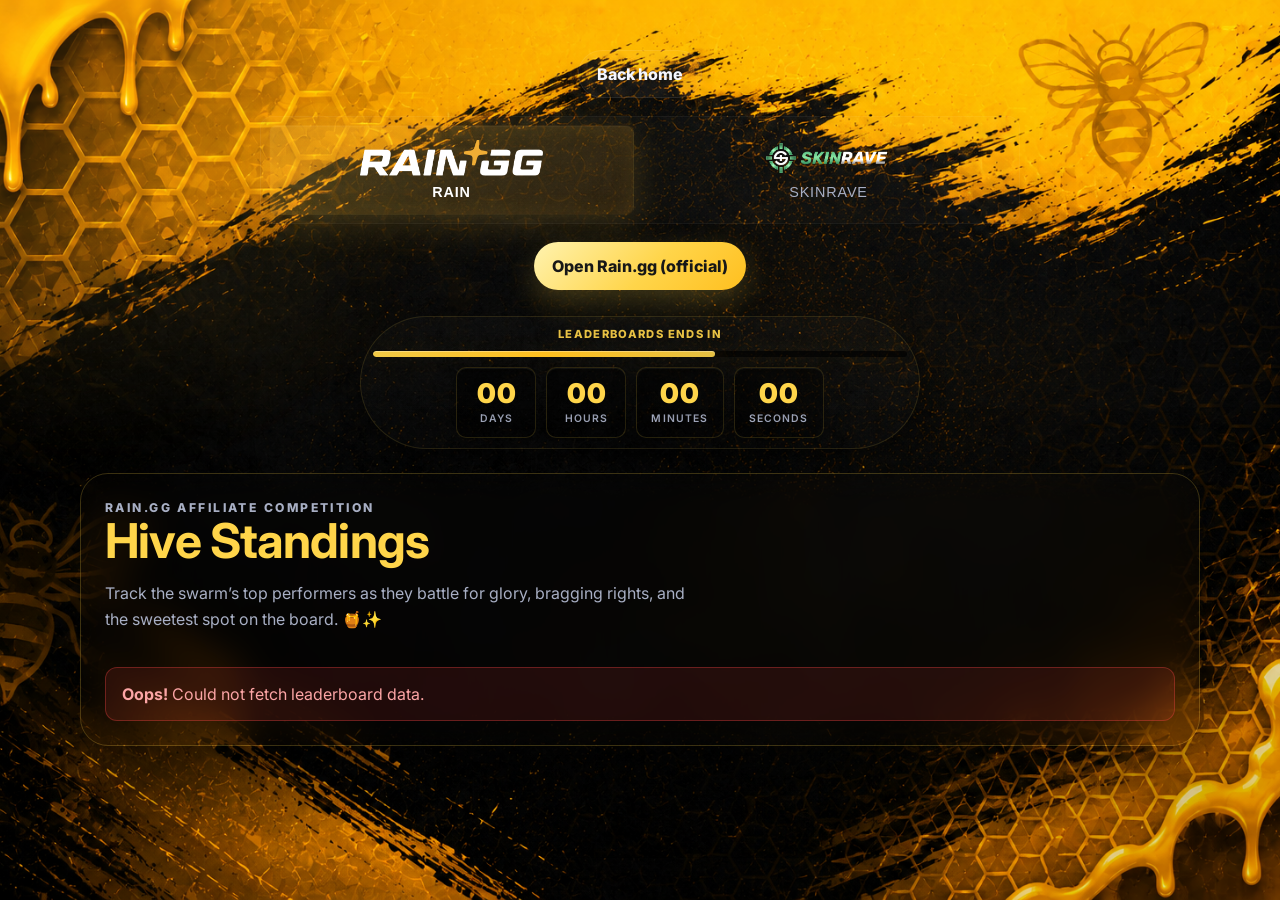
==== leaderboards.html @ dc88460a "Leaderboards in one page" ====
<!doctype html>
<html lang="en">
<head>
    <meta charset="utf-8" />
    <meta name="viewport" content="width=device-width, initial-scale=1" />
    <meta name="description" content="Teebee.gg combined leaderboards: Rain.gg and Skinrave." />
    <title>Teebee.gg | Leaderboards</title>
    <link rel="preconnect" href="https://fonts.googleapis.com" />
    <link rel="preconnect" href="https://fonts.gstatic.com" crossorigin />
    <link href="https://fonts.googleapis.com/css2?family=Inter:wght@400;500;600;700;800;900&display=swap" rel="stylesheet" />
    <link rel="icon" type="image/x-icon" href="img/teebeepfp.png" />
    <link rel="stylesheet" href="css/styles.css" />
</head>
<body>
<div class="ambient ambient-left" aria-hidden="true"></div>
<div class="ambient ambient-right" aria-hidden="true"></div>

<main class="page-shell">
    <div style="text-align:center;margin-top:18px;">
        <a class="button button-secondary" href="index.html">Back home</a>
    </div>

    <div class="logo-switch" role="tablist" aria-label="Leaderboards">
        <button id="tab-rain" class="logo-btn active" role="tab" aria-selected="true" aria-controls="section-rain">
            <img src="img/rain-gg-original.png" alt="Rain" />
            <span class="logo-label">RAIN</span>
        </button>
        <button id="tab-skinrave" class="logo-btn" role="tab" aria-selected="false" aria-controls="section-skinrave">
            <img src="img/skinrave.png" alt="Skinrave" />
            <span class="logo-label">SKINRAVE</span>
        </button>
    </div>

    <aside class="leaderboard-banner-wrap">

        <div class="leaderboard-actions" style="text-align:center;margin-top:8px;">
            <a id="link-external" class="button button-primary" href="https://rain.gg" target="_blank" rel="noreferrer">Open Rain.gg (official)</a>
        </div>
    </aside>

    <div style="display:flex;justify-content:center;margin:18px 0 0; max-width:560px; margin-left:auto; margin-right:auto;">
        <div id="leaderboard-countdown" class="leaderboard-countdown" aria-live="polite" aria-atomic="true">
            <span class="countdown-label">Leaderboards ends in</span>
            <div class="countdown-progress" role="progressbar" aria-valuemin="0" aria-valuemax="100" aria-valuenow="64">
                <div class="progress-bar" style="width:64%"></div>
            </div>
            <div class="countdown-segments" aria-hidden="false">
                <div class="countdown-segment" id="cd-days"><div class="value">00</div><div class="unit">Days</div></div>
                <div class="countdown-segment" id="cd-hours"><div class="value">00</div><div class="unit">Hours</div></div>
                <div class="countdown-segment" id="cd-minutes"><div class="value">00</div><div class="unit">Minutes</div></div>
                <div class="countdown-segment" id="cd-seconds"><div class="value">00</div><div class="unit">Seconds</div></div>
            </div>
        </div>
    </div>

    <!-- Rain section -->
    <section id="section-rain" class="card tabs-section leaderboard-section active" style="margin-top: 24px;">
        <div class="section-heading">
            <p class="eyebrow">Rain.gg Affiliate Competition</p>
            <h2 class="animate-title">Hive Standings</h2>
            <p>Track the swarm’s top performers as they battle for glory, bragging rights, and the sweetest spot on the board. 🍯✨</p>
        </div>

        <div id="rain-cards" class="leaderboard-cards-container">
            <div class="empty-box"><p>Loading leaderboard data...</p></div>
        </div>
    </section>

    <!-- Skinrave section -->
    <section id="section-skinrave" class="card tabs-section leaderboard-section" style="margin-top: 24px;">
        <div class="section-heading">
            <p class="eyebrow">Skinrave affiliate applicants</p>
            <h2 class="animate-title">Free Daily Rewards</h2>
            <p>Latest applicants pulled from the Skinrave public affiliates endpoint.</p>
            <p class="lead" style="margin-top: 14px;">Showing <span id="skinrave-filtered">0</span> of <span id="skinrave-total">0</span> applicants in the requested range.</p>
        </div>

        <div class="leaderboard-cards-container" id="skinrave-cards">
            <div class="empty-box"><p>Loading Skinrave applicants...</p></div>
        </div>
    </section>

</main>

<script>
(function () {
    var titleElements = document.querySelectorAll('.animate-title');
    titleElements.forEach(function (titleEl) {
        var text = titleEl.textContent;
        titleEl.textContent = '';
        text.split('').forEach(function (letter, index) {
            var span = document.createElement('span');
            span.textContent = letter === ' ' ? '\u00A0' : letter;
            titleEl.appendChild(span);
            requestAnimationFrame(function () {
                span.style.animation = 'letterFade 0.8s ease-in-out ' + (index * 0.08) + 's both';
            });
        });
    });
}());
</script>

<script>
// Tab switching logic
(function () {
    var tabRain = document.getElementById('tab-rain');
    var tabSkin = document.getElementById('tab-skinrave');
    var sectionRain = document.getElementById('section-rain');
    var sectionSkin = document.getElementById('section-skinrave');
    var bannerRain = document.getElementById('banner-rain');
    var bannerSkin = document.getElementById('banner-skinrave');
    var linkExternal = document.getElementById('link-external');
    function activateRain() {
        tabRain.classList.add('active'); tabRain.setAttribute('aria-selected','true');
        tabSkin.classList.remove('active'); tabSkin.setAttribute('aria-selected','false');
        sectionRain.classList.add('active'); sectionSkin.classList.remove('active');
        bannerRain.classList.remove('banner-hidden'); bannerSkin.classList.add('banner-hidden');
        linkExternal.href = 'https://rain.gg'; linkExternal.textContent = 'Open Rain.gg (official)';
        document.getElementById('leaderboard-countdown').style.display = '';
        countdownEl.querySelector('.countdown-label').textContent = 'LEADERBOARDS ENDS IN';
    }
    function activateSkin() {
        tabSkin.classList.add('active'); tabSkin.setAttribute('aria-selected','true');
        tabRain.classList.remove('active'); tabRain.setAttribute('aria-selected','false');
        sectionSkin.classList.add('active'); sectionRain.classList.remove('active');
        bannerSkin.classList.remove('banner-hidden'); bannerRain.classList.add('banner-hidden');
        linkExternal.href = 'https://skinrave.gg'; linkExternal.textContent = 'Open Skinrave';
        document.getElementById('leaderboard-countdown').style.display = '';
        countdownEl.querySelector('.countdown-label').textContent = 'SKINRAVE ENDS IN';
        refreshSkinraveCountdown();
    }
    tabRain.addEventListener('click', activateRain);
    tabSkin.addEventListener('click', activateSkin);

    // Make banner images act like the tab buttons so clicking logos switches sections
    if (bannerRain) {
        bannerRain.style.cursor = 'pointer';
        bannerRain.addEventListener('click', activateRain);
    }
    if (bannerSkin) {
        bannerSkin.style.cursor = 'pointer';
        bannerSkin.addEventListener('click', activateSkin);
    }
}());
</script>

<script>
// Rain leaderboard script (adjusted IDs)
(function () {
    var apiUrl = 'api/rain.php';
    var cardsEl = document.getElementById('rain-cards');
    var countdownEl = document.getElementById('leaderboard-countdown');
    var cdDaysEl = countdownEl ? document.getElementById('cd-days') : null;
    var cdHoursEl = countdownEl ? document.getElementById('cd-hours') : null;
    var cdMinutesEl = countdownEl ? document.getElementById('cd-minutes') : null;
    var cdSecondsEl = countdownEl ? document.getElementById('cd-seconds') : null;
    var countdownTimer = null;
    var progressBarEl = countdownEl ? countdownEl.querySelector('.progress-bar') : null;
    var numberFormat = new Intl.NumberFormat('en-US', { minimumFractionDigits: 2, maximumFractionDigits: 2 });

    function escapeHtml(value) {
        return String(value)
            .replace(/&/g, '&amp;')
            .replace(/</g, '&lt;')
            .replace(/>/g, '&gt;')
            .replace(/"/g, '&quot;')
            .replace(/'/g, '&#039;');
    }

    function renderCards(entries) {
        if (!cardsEl) return;
        if (!entries.length) {
            cardsEl.innerHTML = '<div class="empty-box"><p>No affiliate data available yet. Check back soon!</p></div>';
            return;
        }
        cardsEl.innerHTML = entries.map(function (entry, index) {
            var rank = index + 1;
            var prize = Number(entry.prize || 0) / 100;
            var avatar = (entry.avatar && entry.avatar.small) ? entry.avatar.small : 'https://cdn.rain.gg/images/avatar/unknown_small.png';
            var username = entry.username || 'N/A';
            var wagered = Number(entry.wagered || 0);
            return '' +
                '<div class="leaderboard-card">' +
                    '<div class="leaderboard-card-left">' +
                        '<span class="rank-badge rank-' + rank + ' leaderboard-card-rank">' + rank + '</span>' +
                        '<div class="leaderboard-card-player">' +
                            '<div class="player-avatar leaderboard-card-avatar">' +
                                '<img src="' + escapeHtml(avatar) + '" alt="' + escapeHtml(username) + '" />' +
                            '</div>' +
                            '<strong>' + escapeHtml(username) + '</strong>' +
                        '</div>' +
                    '</div>' +
                    '<div class="leaderboard-card-right">' +
                        '<div class="leaderboard-stat-block">' +
                            '<p class="leaderboard-stat-label">Total Wagered</p>' +
                            '<span class="stat-value"><img class="currency-icon" src="img/rain-coin.svg" alt="Rain Coin" loading="lazy" width="18" height="18" decoding="async" />' +
                                numberFormat.format(wagered) +
                            '</span>' +
                        '</div>' +
                        '<div class="leaderboard-stat-block">' +
                            '<p class="leaderboard-stat-label">Reward</p>' +
                            (prize > 0 ? '<div class="leaderboard-reward-badge"><img src="img/rain-coin.svg" alt="Coins" width="16" height="16" loading="lazy" decoding="async" /><span>' + prize.toLocaleString('en-US') + '</span></div>' : '<span class="muted">—</span>') +
                        '</div>' +
                    '</div>' +
                '</div>';
        }).join('');
    }

    function stopCountdown() {
        if (countdownTimer) { clearInterval(countdownTimer); countdownTimer = null; }
    }
    function pad(v){ return String(v).padStart(2,'0'); }
    function updateSegment(el, value) {
        if (!el) return;
        var valEl = el.querySelector('.value');
        if (!valEl) return;
        if (valEl.textContent !== value) {
            valEl.classList.remove('tick');
            void valEl.offsetWidth;
            valEl.textContent = value;
            valEl.classList.add('tick');
        }
    }
    function startCountdown(endsAt) {
        if (!countdownEl) return;
        var endDate = new Date(endsAt);
        if (isNaN(endDate.getTime())) {
            // show countdown container with unknown/empty values
            countdownEl.style.display = '';
            countdownEl.querySelector('.countdown-label').textContent = 'Ends unknown';
            updateSegment(cdDaysEl, '00'); updateSegment(cdHoursEl, '00'); updateSegment(cdMinutesEl, '00'); updateSegment(cdSecondsEl, '00');
            stopCountdown();
            return;
        }
        var totalMs = Math.max(1, endDate - new Date());
        countdownEl.style.display = '';
        function update() {
            var now = new Date();
            var diff = Math.max(0, endDate - now);
            if (diff <= 0) {
                countdownEl.querySelector('.countdown-label').textContent = 'Ended';
                updateSegment(cdDaysEl, '00'); updateSegment(cdHoursEl, '00'); updateSegment(cdMinutesEl, '00'); updateSegment(cdSecondsEl, '00');
                if (progressBarEl) progressBarEl.style.width = '0%';
                stopCountdown();
                return;
            }
            var days = Math.floor(diff / 86400000); diff %= 86400000;
            var hours = Math.floor(diff / 3600000); diff %= 3600000;
            var minutes = Math.floor(diff / 60000);
            var seconds = Math.floor((diff % 60000) / 1000);
            updateSegment(cdDaysEl, pad(days)); updateSegment(cdHoursEl, pad(hours)); updateSegment(cdMinutesEl, pad(minutes)); updateSegment(cdSecondsEl, pad(seconds));
            if (progressBarEl) {
                var percent = Math.max(0, Math.min(100, Math.round((1 - (diff / totalMs)) * 100)));
                progressBarEl.style.width = percent + '%';
            }
        }
        update(); stopCountdown(); countdownTimer = setInterval(update, 1000);
    }

    async function refreshLeaderboard() {
        try {
            var response = await fetch(apiUrl + '?ts=' + Date.now(), { cache: 'no-store' });
            var data = await response.json();
            if (data.error) { cardsEl.innerHTML = '<div class="error-box"><strong>Oops!</strong> Could not fetch leaderboard data. ' + escapeHtml(data.error) + '</div>'; return; }
            renderCards(Array.isArray(data.entries) ? data.entries : []);
            if (data.endsAt) startCountdown(data.endsAt); else { if (countdownEl) { countdownEl.style.display = ''; countdownEl.querySelector('.countdown-label').textContent = 'Ends unknown'; if (typeof updateSegment === 'function') { updateSegment(cdDaysEl,'00'); updateSegment(cdHoursEl,'00'); updateSegment(cdMinutesEl,'00'); updateSegment(cdSecondsEl,'00'); } } stopCountdown(); }
        } catch (error) {
            cardsEl.innerHTML = '<div class="error-box"><strong>Oops!</strong> Could not fetch leaderboard data.</div>';
        }
    }

    refreshLeaderboard();
    setInterval(refreshLeaderboard, 10000);
}());
</script>

<script>
// Skinrave script (adjusted to coexist)
(function () {
    var apiUrl = 'api/skinrave.php';
    var payouts = {1:100,2:65,3:50,4:35,5:25,6:15,7:10};
    var cardsEl = document.getElementById('skinrave-cards');
    var filteredEl = document.getElementById('skinrave-filtered');
    var totalEl = document.getElementById('skinrave-total');
    var numberFormat = new Intl.NumberFormat('en-US', { minimumFractionDigits: 2, maximumFractionDigits: 2 });

    function escapeHtml(value) {
        return String(value)
            .replace(/&/g, '&amp;')
            .replace(/</g, '&lt;')
            .replace(/>/g, '&gt;')
            .replace(/"/g, '&quot;')
            .replace(/'/g, '&#039;');
    }

    function renderCards(entries) {
        if (!cardsEl) return;
        if (!entries.length) { cardsEl.innerHTML = '<div class="empty-box"><p>No Skinrave applicants were returned for this time window.</p></div>'; return; }
        cardsEl.innerHTML = entries.map(function (entry, index) {
            var user = entry.user || {};
            var username = user.username || 'Unknown';
            var avatar = user.avatarUrl || 'https://avatars.steamstatic.com/ee6f3e2b5cc32b7c5f8f3cb9a0f0f1f2e8f3f5a0_full.jpg';
            var level = user.level || 0;
            var tier = user.levelTier || 'UNKNOWN';
            var wagered = Number(entry.wagered || 0);
            var rank = index + 1;
            var prize = Object.prototype.hasOwnProperty.call(payouts, rank) ? payouts[rank] : null;
            return '' +
                '<article class="leaderboard-card">' +
                    '<div class="leaderboard-card-left">' +
                        '<span class="rank-badge ' + (rank <= 3 ? 'rank-' + rank : '') + ' leaderboard-card-rank">' + rank + '</span>' +
                        '<div class="leaderboard-card-player">' +
                            '<div class="player-avatar leaderboard-card-avatar">' +
                                '<img src="' + escapeHtml(avatar) + '" alt="' + escapeHtml(username) + '" loading="lazy" />' +
                            '</div>' +
                            '<div>' +
                                '<strong>' + escapeHtml(username) + '</strong>' +
                                '<div style="margin-top: 4px; color: var(--muted); font-size: 0.92rem;">Level ' + escapeHtml(level) + ' &middot; ' + escapeHtml(tier) + '</div>' +
                            '</div>' +
                        '</div>' +
                    '</div>' +
                    '<div class="leaderboard-card-right">' +
                        '<div class="leaderboard-stat-block">' +
                            '<p class="leaderboard-stat-label">Wagered</p>' +
                            '<span class="stat-value">' + numberFormat.format(wagered) + '</span>' +
                        '</div>' +
                        (prize !== null ? (
                            '<div class="leaderboard-stat-block">' +
                                '<p class="leaderboard-stat-label">Prize</p>' +
                                '<span class="stat-value">' + prize + '</span>' +
                            '</div>'
                        ) : '') +
                    '</div>' +
                '</article>';
        }).join('');
    }

    function refreshSkinrave() {
        fetch('api/skinrave.php', { cache: 'no-store' })
            .then(function (response) {
                return response.text();
            })
            .then(function (text) {
                var data = JSON.parse(text);
                if (filteredEl) filteredEl.textContent = data.filteredCount || 0;
                if (totalEl) totalEl.textContent = data.totalCount || 0;
                if (data.endsAt) {
                    window.skinraveEndsAt = data.endsAt;
                }
                renderCards(Array.isArray(data.list) ? data.list : []);
            })
            .catch(function (e) {
                cardsEl.innerHTML = '<div class="error-box" style="margin-top: 18px;"><strong>Oops!</strong> Could not fetch Skinrave data.</div>';
            });
    }

    window.refreshSkinraveCountdown = function() {
        if (!window.skinraveEndsAt || !window.startCountdown) return;
        window.startCountdown(window.skinraveEndsAt);
    };

    refreshSkinrave();
    setInterval(refreshSkinrave, 10000);
}());
</script>

</body>
</html>
---- css/styles.css ----
* {
  box-sizing: border-box;
}

:root {
  --bg: #07070a;
  --bg-soft: #101117;
  --card: rgba(14, 15, 21, 0.9);
  --card-border: rgba(255, 213, 74, 0.22);
  --text: #f5f7ff;
  --muted: #a8afc4;
  --gold: #ffd54a;
  --gold-strong: #ffbf1f;
  --green: #6dff8d;
  --honey: #ffe08a;
  --shadow: 0 24px 80px rgba(0, 0, 0, 0.45);
  --radius: 28px;
}

html {
  scroll-behavior: smooth;
}

body {
  margin: 0;
  min-height: 100vh;
  font-family: "Inter", system-ui, sans-serif;
  background-color: #07070a;

  /* Use the exact relative path out of the css folder into the img folder */
  background-image: url("../img/background-site.png");
  background-attachment: fixed;
  background-size: cover;
  background-position: center center;
  background-repeat: no-repeat;

  color: var(--text);
}

/* REMOVE OR EMPTY THE PSEUDO-ELEMENT GRID OVERLAY */
body::before {
  display: none;
}

.ambient {
  position: fixed;
  width: 34rem;
  height: 34rem;
  border-radius: 50%;
  filter: blur(70px);
  opacity: 0.24;
  pointer-events: none;
}

.ambient-left {
  top: -10rem;
  left: -12rem;
  background: rgba(255, 213, 74, 0.28);
}

.ambient-right {
  bottom: -10rem;
  right: -12rem;
  background: rgba(0, 0, 0, 0.45);
}

.page-shell {
  width: min(1120px, calc(100% - 32px));
  margin: 0 auto;
  padding: 32px 0 48px;
  position: relative;
  z-index: 1;
}

.card {

  border: 1px solid var(--card-border);
  box-shadow: var(--shadow);
  backdrop-filter: blur(18px);
}

.hero {
  display: grid;
  grid-template-columns: 1.15fr 0.85fr;
  gap: 24px;
  padding: 28px;
  border-radius: calc(var(--radius) + 6px);
  position: relative;
  z-index: 100;
}

.eyebrow {
  margin: 0 0 10px;
  color: var(--gold);
  text-transform: uppercase;
  letter-spacing: 0.2em;
  font-size: 0.76rem;
  font-weight: 800;
}

.hero h1,
.section-heading h2,
.about-section h2 {
  margin: 0;
  line-height: 0.95;
  letter-spacing: -0.05em;
  color: #ffd54a;;
}

.hero h1 {
  font-size: clamp(3.6rem, 11vw, 7rem);
}

.lead,
.section-heading p,
.about-section p {
  color: var(--muted);
  line-height: 1.65;
}

.lead {
  max-width: 58ch;
  font-size: 1.04rem;
  margin: 18px 0 0;
}

.cta-row {
  display: flex;
  flex-wrap: wrap;
  gap: 14px;
  margin-top: 28px;
}

.button {
  display: inline-flex;
  align-items: center;
  justify-content: center;
  min-height: 48px;
  padding: 0 18px;
  border-radius: 999px;
  text-decoration: none;
  font-weight: 800;
  transition: transform 180ms ease, box-shadow 180ms ease, background 180ms ease;
}

.button:hover,
.button:focus-visible {
  transform: translateY(-2px);
}

.button-primary {
  color: #171717;
  background: linear-gradient(135deg, #fff3b0 0%, #ffd54a 55%, #ffbf1f 100%);
  box-shadow: 0 12px 30px rgba(255, 213, 74, 0.22);
}

.button-secondary {
  color: var(--text);
  background: rgba(255, 255, 255, 0.04);
  border: 1px solid rgba(255, 255, 255, 0.08);
}

.stats {
  display: grid;
  grid-template-columns: repeat(3, minmax(0, 1fr));
  gap: 12px;
  margin-top: 28px;
}

.stats > div,
.hive-card,
.tab-panel {
  border-radius: 22px;
  background: rgba(255, 255, 255, 0.04);
  border: 1px solid rgba(255, 255, 255, 0.08);
}

.stats > div {
  padding: 16px;
}

.stats strong {
  display: block;
  font-size: 1.45rem;
  margin-bottom: 6px;
}

.stats span {
  color: var(--muted);
  font-size: 0.95rem;
}

.hero-art {
  position: relative;
  min-height: 420px;
  border-radius: 26px;
  overflow: hidden;
  background:
    radial-gradient(circle at top, rgba(255, 213, 74, 0.16), transparent 36%),
    radial-gradient(circle at 78% 20%, rgba(255, 213, 74, 0.08), transparent 22%),
    linear-gradient(180deg, rgba(0, 0, 0, 0.32), rgba(255, 255, 255, 0.02));
  border: 1px solid rgba(255, 213, 74, 0.16);
}

.hero-art::before,
.hero-art::after {
  content: "";
  position: absolute;
  inset: 0;
  background-image: linear-gradient(120deg, transparent 0 34%, rgba(255, 255, 255, 0.05) 34% 37%, transparent 37% 100%);
  opacity: 0.2;
  transform: skewY(-14deg) scale(1.35);
}

.profile-wrap {
  position: absolute;
  top: 28px;
  left: 28px;
  width: 220px;
  height: 220px;
  z-index: 2;
}

.profile-photo {
  width: 100%;
  height: 100%;
  border-radius: 28px;
  object-fit: cover;
  border: 1px solid rgba(196, 181, 253, 0.28);
  box-shadow: 0 22px 50px rgba(0, 0, 0, 0.38);
}

.profile-glow {
  position: absolute;
  inset: -14px;
  border-radius: 34px;
  background: radial-gradient(circle, rgba(255, 213, 74, 0.16), transparent 68%);
  filter: blur(8px);
  z-index: -1;
}

.bee-fly {
  position: absolute;
  top: 20px;
  right: 24px;
  font-size: 2rem;
  filter: drop-shadow(0 10px 18px rgba(0, 0, 0, 0.35));
  animation: bee-float 3.2s ease-in-out infinite;
  z-index: 3;
}

.hive-ring {
  position: absolute;
  border-radius: 50%;
  border: 1px solid rgba(255, 213, 74, 0.16);
}

.hive-ring-one {
  inset: 82px 22px 62px 110px;
}

.hive-ring-two {
  inset: 126px 68px 32px 156px;
}

.hive-card {
  position: absolute;
  left: 22px;
  right: 22px;
  bottom: 22px;
  padding: 22px;
}

.hive-card p,
.panel-label {
  margin: 0 0 10px;
  text-transform: uppercase;
  letter-spacing: 0.16em;
  color: var(--gold);
  font-size: 0.72rem;
  font-weight: 800;
}

.hive-card h2,
.tab-panel h3 {
  margin: 0;
  font-size: 1.8rem;
  color: var(--honey);
}

.tabs-section,
.about-section {
  margin-top: 24px;
  border-radius: var(--radius);
  padding: 24px;
  position: relative;
  z-index: 100;
}

.section-heading {
  max-width: 60ch;
}

.section-heading h2,
.about-section h2 {
  font-size: clamp(2rem, 4vw, 3rem);
}

.section-heading p {
  margin-bottom: 0;
}

.tab-bar {
  display: flex;
  gap: 12px;
  flex-wrap: wrap;
  margin-top: 22px;
}

.tab-button {
  appearance: none;
  border: 1px solid rgba(255, 255, 255, 0.08);
  background: rgba(255, 255, 255, 0.04);
  color: var(--text);
  border-radius: 999px;
  min-height: 48px;
  padding: 0 18px;
  font: inherit;
  font-weight: 800;
  cursor: pointer;
  transition: transform 180ms ease, background 180ms ease, color 180ms ease, border-color 180ms ease;
}

.tab-button:hover,
.tab-button:focus-visible {
  transform: translateY(-2px);
  border-color: rgba(255, 213, 74, 0.55);
}

.tab-button.is-active {
  color: #161616;
  background: linear-gradient(135deg, #fff3b0 0%, #ffd54a 55%, #ffbf1f 100%);
  border-color: transparent;
}

.tab-panels {
  margin-top: 18px;
}

.tab-panel {
  display: flex;
  align-items: center;
  justify-content: space-between;
  gap: 18px;
  padding: 22px;
  border-left: 3px solid rgba(255, 213, 74, 0.5);
}

.tab-panel[hidden] {
  display: none;
}

.tab-panel p:last-child {
  margin-bottom: 0;
}

.disclaimer {
  margin-top: 10px;
  padding-top: 16px;
  border-top: 1px solid rgba(255, 255, 255, 0.08);
  font-size: 0.95rem;
}

@keyframes bee-float {
  0%,
  100% {
    transform: translate(0, 0) rotate(-6deg);
  }
  50% {
    transform: translate(-10px, 10px) rotate(8deg);
  }
}

@media (max-width: 860px) {
  .hero {
    grid-template-columns: 1fr;
  }

  .hero-art {
    min-height: 340px;
  }

  .profile-wrap {
    top: 18px;
    left: 18px;
    width: 176px;
    height: 176px;
  }

  .tab-panel {
    flex-direction: column;
    align-items: flex-start;
  }
}

@media (max-width: 640px) {
  .page-shell {
    width: min(100% - 20px, 1120px);
    padding-top: 20px;
  }

  .hero,
  .tabs-section,
  .about-section {
    padding: 18px;
    border-radius: 22px;
  }

  .stats {
    grid-template-columns: 1fr;
  }

  .tab-bar {
    gap: 10px;
  }

  .tab-button {
    flex: 1 1 calc(50% - 10px);
  }

  .hive-card {
    left: 16px;
    right: 16px;
    bottom: 16px;
  }

  .bee-fly {
    top: 10px;
    right: 16px;
  }
}

.leaderboard-table {
  width: 100%;
  border-collapse: collapse;
  margin-top: 18px;
}

.leaderboard-table thead th {
  background: rgba(184, 148, 246, 0.12);
  border: 1px solid rgba(184, 148, 246, 0.25);
  padding: 14px 16px;
  text-align: left;
  font-weight: 700;
  color: #d8b4fe;
  text-transform: uppercase;
  letter-spacing: 0.1em;
  font-size: 0.8rem;
}

.leaderboard-table tbody tr {
  border-bottom: 1px solid rgba(255, 255, 255, 0.08);
  transition: background 180ms ease;
}

.leaderboard-table tbody tr:hover {
  background: rgba(184, 148, 246, 0.08);
}

.leaderboard-table tbody td {
  padding: 16px;
  color: var(--text);
}

.rank-badge {
  display: inline-flex;
  align-items: center;
  justify-content: center;
  width: 36px;
  height: 36px;
  border-radius: 50%;
  background: linear-gradient(135deg, #d8b4fe 0%, #c4b5fd 100%);
  color: #171717;
  font-weight: 800;
  font-size: 1rem;
}

.rank-1 {
  background: linear-gradient(135deg, #ffd700 0%, #ffed4e 100%);
}

.rank-2 {
  background: linear-gradient(135deg, #c0c0c0 0%, #e8e8e8 100%);
}

.rank-3 {
  background: linear-gradient(135deg, #cd7f32 0%, #e6a45a 100%);
}

.stat-value {
  font-weight: 700;
  color: #d8b4fe;
  font-size: 1.05rem;
}

.currency-icon {
  width: 22px;
  height: 22px;
  vertical-align: -5px;
  margin-right: 8px;
}


.player-avatar {
  display: inline-flex;
  align-items: center;
  justify-content: center;
  width: 38px;
  height: 38px;
  border-radius: 50%;
  overflow: hidden;
  border: 1px solid rgba(184, 148, 246, 0.25);
  margin-right: 8px;
}

.player-avatar img {
  width: 100%;
  height: 100%;
  object-fit: cover;
}

.player-info {
  display: flex;
  align-items: center;
}

.error-box {
  background: rgba(239, 68, 68, 0.12);
  border: 1px solid rgba(239, 68, 68, 0.35);
  color: #fca5a5;
  padding: 16px;
  border-radius: 12px;
  margin-top: 18px;
}

.empty-box {
  background: rgba(184, 148, 246, 0.08);
  border: 1px solid rgba(184, 148, 246, 0.2);
  color: var(--muted);
  padding: 24px;
  border-radius: 12px;
  text-align: center;
  margin-top: 18px;
}

.skin-gallery {
  position: fixed;
  pointer-events: none;
  inset: 0;
  z-index: 0;
}

.skin-item {
  width: 120px;
  height: 120px;
  display: flex;
  align-items: center;
  justify-content: center;
  cursor: pointer;
  pointer-events: all;
}

.skin-item:hover {
  /* No hover effects on container */
}

.skin-item img {
  width: 100%;
  height: 100%;
  object-fit: contain;
  filter: drop-shadow(0 4px 8px rgba(0, 0, 0, 0.5));
  transition: transform 300ms ease, filter 300ms ease;
}

.skin-item:hover img {
  transform: scale(1.1);
  filter: drop-shadow(0 0 20px rgba(255, 213, 74, 0.75));
}

@media (max-width: 1200px) {
  .skin-item {
    width: 100px;
    height: 100px;
  }
}



@media (max-width: 640px) {

  .skin-item {
    width: 80px;
    height: 80px;
  }
}

/* Title animation */
@keyframes letterFade {
  0% {
    opacity: 0;
    transform: translateY(8px);
  }
  100% {
    opacity: 1;
    transform: translateY(0);
  }
}

.animate-title {
  display: inline-block;
  white-space: pre-wrap;
}

.animate-title span {
  display: inline-block;
  margin-right: 0.03em;
  /* ensure a clear start state for the animation */
  opacity: 0;
  transform: translateY(8px);
  will-change: opacity, transform;
}

/* Countdown styling - baked into the site */
.leaderboard-countdown {
  display: inline-flex;
  align-items: center;
  gap: 10px;
  margin-top: 8px;
  padding: 8px 12px;
  border-radius: 999px;
  background: linear-gradient(180deg, rgba(255,255,255,0.02), rgba(255,255,255,0.01));
  border: 1px solid rgba(255, 213, 74, 0.12);
  box-shadow: 0 8px 24px rgba(0,0,0,0.36);
  color: var(--muted);
  font-weight: 700;
  font-size: 0.95rem;
  align-self: flex-start;
}

.leaderboard-countdown .countdown-label {
  text-transform: uppercase;
  letter-spacing: 0.12em;
  font-size: 0.7rem;
  color: var(--gold);
  font-weight: 800;
}

.leaderboard-countdown .countdown-time {
  background: rgba(255,255,255,0.03);
  padding: 8px 14px;
  border-radius: 10px;
  color: #ffd54a;
  font-family: ui-monospace, SFMono-Regular, Menlo, Monaco, 'Courier New', monospace;
  font-weight: 900;
  min-width: 140px;
  text-align: center;
  font-size: 1.1rem;
  display: inline-block;
  transform-origin: center center;
}

/* tick animation when the time changes */
@keyframes countdownTick {
  0% {
    transform: scale(1);
    opacity: 0.6;
  }
  45% {
    transform: scale(1.12);
    opacity: 1;
  }
  100% {
    transform: scale(1);
    opacity: 1;
  }
}

.leaderboard-countdown .countdown-time.tick {
  animation: countdownTick 420ms cubic-bezier(.2,.9,.2,1) both;
}

@media (max-width: 640px) {
  .leaderboard-countdown .countdown-time {
    min-width: 110px;
    font-size: 1rem;
    padding: 6px 10px;
  }
}

/* Segmented countdown style - gold site theme (smoother animations) */
.leaderboard-countdown {
  display: flex;
  flex-direction: column;
  align-items: center;
  gap: 10px;
  padding: 10px 12px;
  width: 100%;
  max-width: 600px;
}

.countdown-label {
  text-transform: uppercase;
  letter-spacing: 0.14em;
  font-size: 0.7rem;
  color: var(--gold);
  font-weight: 800;
  opacity: 0.9;
}

/* thin progress bar above the segments */
.countdown-progress { 
  width: 100%; 
  height: 6px; 
  border-radius: 6px; 
  background: rgba(0,0,0,0.4); 
  box-shadow: inset 0 2px 8px rgba(0,0,0,0.6), 0 0 20px rgba(255,213,74,0.08); 
  overflow: hidden;
  position: relative;
}

.countdown-progress .progress-bar { 
  height: 100%; 
  width: 64%; 
  background: linear-gradient(90deg, rgba(255,213,74,0.95), rgba(255,191,31,1), rgba(255,213,74,0.9)); 
  border-radius: 6px; 
  box-shadow: 0 0 24px rgba(255,193,50,0.4), inset 0 1px 0 rgba(255,255,255,0.3); 
  transition: width 1000ms linear; 
  will-change: width; 
}

.countdown-segments {
  display: inline-flex;
  align-items: center;
  gap: 10px;
  justify-content: center;
  flex-wrap: nowrap;
}

@keyframes numberFlip {
  0% {
    opacity: 0;
    transform: translateY(12px) rotateX(90deg);
  }
  50% {
    opacity: 1;
  }
  100% {
    opacity: 1;
    transform: translateY(0) rotateX(0deg);
  }
}

@keyframes numberPulse {
  0% {
    text-shadow: 0 10px 26px rgba(0,0,0,0.6), 0 0 0 rgba(255,213,74,0.6);
  }
  50% {
    text-shadow: 0 10px 26px rgba(0,0,0,0.6), 0 0 20px rgba(255,213,74,0.8);
  }
  100% {
    text-shadow: 0 10px 26px rgba(0,0,0,0.6), 0 0 0 rgba(255,213,74,0.6);
  }
}

.countdown-segment {
  display: flex;
  flex-direction: column;
  align-items: center;
  padding: 12px 14px;
  background: linear-gradient(135deg, rgba(0,0,0,0.5), rgba(0,0,0,0.25));
  border-radius: 10px;
  border: 1px solid rgba(255,213,74,0.15);
  min-width: 80px;
  flex: 0 1 auto;
  transition: border-color 300ms ease, box-shadow 300ms ease;
  box-shadow: 0 8px 24px rgba(0,0,0,0.3), inset 0 1px 0 rgba(255,255,255,0.05);
}

.countdown-segment:hover {
  border-color: rgba(255,213,74,0.25);
  box-shadow: 0 12px 32px rgba(0,0,0,0.4), inset 0 1px 0 rgba(255,255,255,0.08), 0 0 20px rgba(255,213,74,0.1);
}

.countdown-segment .value {
  font-size: 1.7rem;
  line-height: 1;
  color: var(--gold);
  font-weight: 900;
  letter-spacing: 0.02em;
  text-shadow: 0 10px 26px rgba(0,0,0,0.6);
  will-change: opacity, transform;
  perspective: 1000px;
}

.countdown-segment .value.tick {
  animation: numberFlip 500ms cubic-bezier(0.34, 1.56, 0.64, 1), numberPulse 600ms ease-out;
}

.countdown-segment .unit {
  margin-top: 5px;
  font-size: 0.65rem;
  color: var(--muted);
  text-transform: uppercase;
  letter-spacing: 0.11em;
  font-weight: 600;
}

@media (max-width: 640px) {
  .countdown-progress { width: 100%; height: 5px; }
  .countdown-segment { min-width: 65px; padding: 10px 10px; }
  .countdown-segment .value { font-size: 1.4rem; }
  .countdown-segment .unit { font-size: 0.6rem; margin-top: 4px; }
  .countdown-segments { gap: 8px; }
  .countdown-label { font-size: 0.65rem; }
}

.leaderboard-countdown.countdown-ended {
  opacity: 0.75;
}

/* Leaderboard Page Styles */
.leaderboard-banner-wrap {
  text-align: center;
}

.leaderboard-banner {
  max-width: 100%;
  height: auto;
  border-radius: 12px;
}

.skinrave-banner {
  width: min(100%, 560px);
  margin: 0 auto;
  display: block;
}

.leaderboard-actions {
  margin-top: 12px;
  display: flex;
  gap: 10px;
  justify-content: center;
  flex-wrap: wrap;
}

.leaderboard-cards-container {
  display: grid;
  gap: 14px;
  margin-top: 16px;
}

.leaderboard-card {
  padding: 18px;
  background: rgba(255, 255, 255, 0.04);
  border: 1px solid rgba(255, 213, 74, 0.16);
  border-radius: 14px;
  display: flex;
  align-items: center;
  justify-content: space-between;
  transition: background 180ms ease;
}

.leaderboard-card:hover {
  background: rgba(255, 213, 74, 0.06);
}

.leaderboard-card-left {
  display: flex;
  align-items: center;
  gap: 14px;
  flex: 1;
}

.leaderboard-card-player {
  display: flex;
  align-items: center;
  gap: 12px;
}

.leaderboard-card-right {
  display: flex;
  gap: 24px;
  align-items: center;
}

.leaderboard-stat-block {
  text-align: right;
}

.leaderboard-stat-label {
  margin: 0 0 4px;
  font-size: 0.8rem;
  color: var(--muted);
  text-transform: uppercase;
  letter-spacing: 0.1em;
}

.leaderboard-reward-badge {
  display: inline-flex;
  align-items: center;
  gap: 6px;
  padding: 6px 12px;
  background: rgba(255, 213, 74, 0.12);
  border-radius: 8px;
}

.leaderboard-card-avatar {
  width: 44px;
  height: 44px;
}

.leaderboard-card-rank {
  width: 44px;
  height: 44px;
  font-size: 1.1rem;
}
.logo-switch { display:flex; gap:12px; align-items:center; margin: 18px auto; justify-content:center; padding:8px; max-width:760px; border-radius:12px; background: rgba(255,255,255,0.02); border:1px solid rgba(255,255,255,0.04); }
.logo-btn { flex:1; display:flex; flex-direction:column; align-items:center; padding:14px; border-radius:8px; cursor:pointer; border:1px solid transparent; background:transparent; transition: all 180ms ease; min-width:140px; }
.logo-btn img { max-height:36px; width:auto; display:block; filter:brightness(1); }
.logo-label { margin-top:8px; font-size:0.9rem; color:var(--muted,#bfc7d6); letter-spacing:0.06em; }
.logo-btn:hover { transform:translateY(-2px); }
.logo-btn.active { background: linear-gradient(135deg, rgba(255,205,70,0.22), rgba(255,170,38,0.12)); box-shadow: 0 8px 40px rgba(255,200,60,0.20), 0 0 24px rgba(255,190,45,0.10) inset, inset 0 1px 0 rgba(255,255,255,0.03); }
.logo-btn.active .logo-label { color:#fff; font-weight:600; }
.banner-hidden { display:none; }
.leaderboard-section { display:none; }
.leaderboard-section.active { display:block; }
.leaderboard-banner { max-width:680px; width:100%; height:auto; display:block; margin:0 auto; cursor:pointer; }
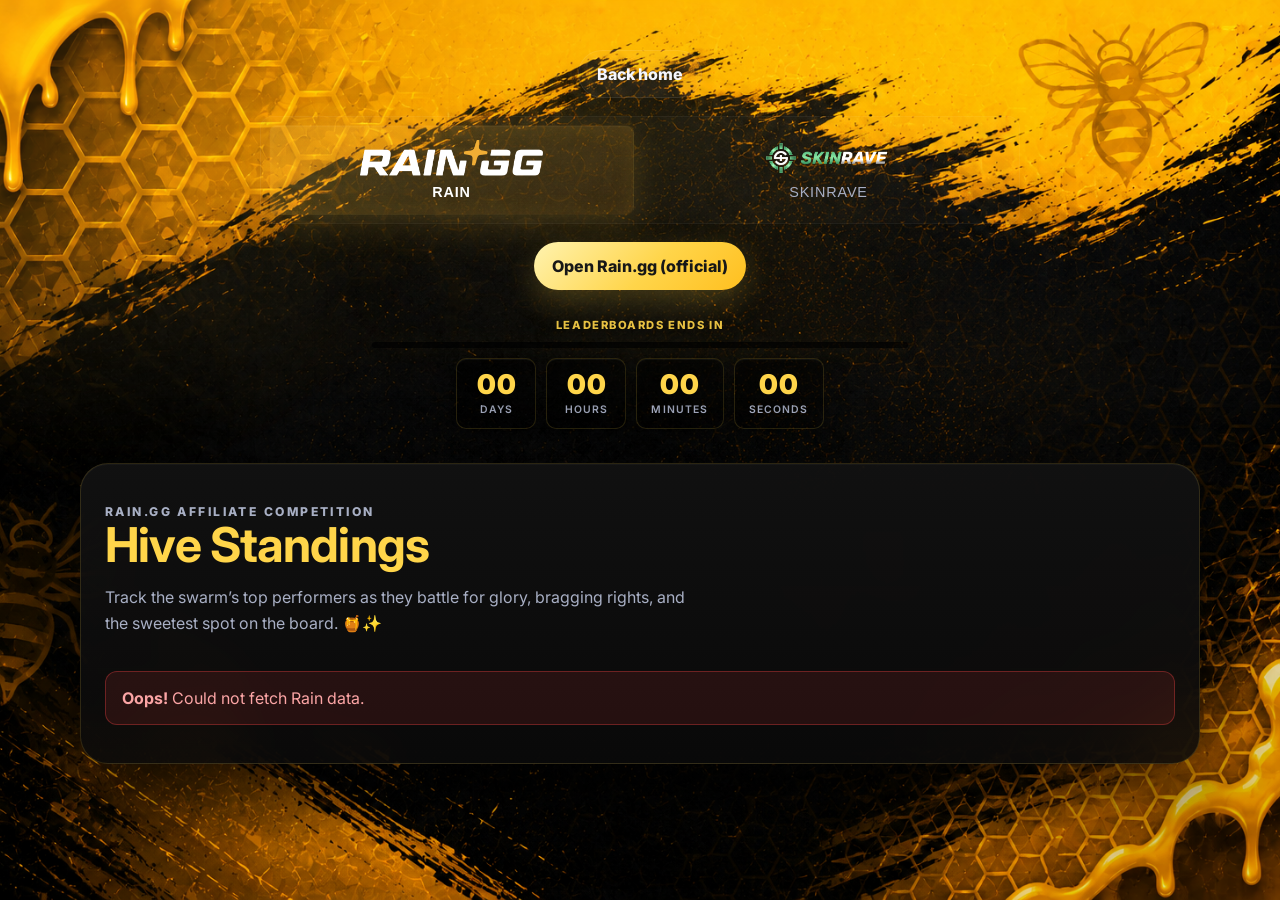
==== commit bc4cb9cc: "Pgae optimized" ====
--- a/leaderboards.html
+++ b/leaderboards.html
@@ -21,18 +21,17 @@
     </div>
 
     <div class="logo-switch" role="tablist" aria-label="Leaderboards">
-        <button id="tab-rain" class="logo-btn active" role="tab" aria-selected="true" aria-controls="section-rain">
+        <button id="tab-rain" class="logo-btn active" role="tab" aria-selected="true" aria-controls="section-rain" data-tab="rain">
             <img src="img/rain-gg-original.png" alt="Rain" />
             <span class="logo-label">RAIN</span>
         </button>
-        <button id="tab-skinrave" class="logo-btn" role="tab" aria-selected="false" aria-controls="section-skinrave">
+        <button id="tab-skinrave" class="logo-btn" role="tab" aria-selected="false" aria-controls="section-skinrave" data-tab="skinrave">
             <img src="img/skinrave.png" alt="Skinrave" />
             <span class="logo-label">SKINRAVE</span>
         </button>
     </div>
 
     <aside class="leaderboard-banner-wrap">
-
         <div class="leaderboard-actions" style="text-align:center;margin-top:8px;">
             <a id="link-external" class="button button-primary" href="https://rain.gg" target="_blank" rel="noreferrer">Open Rain.gg (official)</a>
         </div>
@@ -41,19 +40,18 @@
     <div style="display:flex;justify-content:center;margin:18px 0 0; max-width:560px; margin-left:auto; margin-right:auto;">
         <div id="leaderboard-countdown" class="leaderboard-countdown" aria-live="polite" aria-atomic="true">
             <span class="countdown-label">Leaderboards ends in</span>
-            <div class="countdown-progress" role="progressbar" aria-valuemin="0" aria-valuemax="100" aria-valuenow="64">
-                <div class="progress-bar" style="width:64%"></div>
+            <div class="countdown-progress" role="progressbar" aria-valuemin="0" aria-valuemax="100" aria-valuenow="0">
+                <div class="progress-bar" style="width:0%"></div>
             </div>
-            <div class="countdown-segments" aria-hidden="false">
-                <div class="countdown-segment" id="cd-days"><div class="value">00</div><div class="unit">Days</div></div>
-                <div class="countdown-segment" id="cd-hours"><div class="value">00</div><div class="unit">Hours</div></div>
-                <div class="countdown-segment" id="cd-minutes"><div class="value">00</div><div class="unit">Minutes</div></div>
-                <div class="countdown-segment" id="cd-seconds"><div class="value">00</div><div class="unit">Seconds</div></div>
+            <div class="countdown-segments" id="countdown-segments-container">
+                <div class="countdown-segment" id="cd-days"><span class="value">00</span><span class="unit">Days</span></div>
+                <div class="countdown-segment" id="cd-hours"><span class="value">00</span><span class="unit">Hours</span></div>
+                <div class="countdown-segment" id="cd-minutes"><span class="value">00</span><span class="unit">Minutes</span></div>
+                <div class="countdown-segment" id="cd-seconds"><span class="value">00</span><span class="unit">Seconds</span></div>
             </div>
         </div>
     </div>
 
-    <!-- Rain section -->
     <section id="section-rain" class="card tabs-section leaderboard-section active" style="margin-top: 24px;">
         <div class="section-heading">
             <p class="eyebrow">Rain.gg Affiliate Competition</p>
@@ -66,8 +64,7 @@
         </div>
     </section>
 
-    <!-- Skinrave section -->
-    <section id="section-skinrave" class="card tabs-section leaderboard-section" style="margin-top: 24px;">
+    <section id="section-skinrave" class="card tabs-section leaderboard-section" style="margin-top: 24px; display: none;">
         <div class="section-heading">
             <p class="eyebrow">Skinrave affiliate applicants</p>
             <h2 class="animate-title">Free Daily Rewards</h2>
@@ -79,290 +76,8 @@
             <div class="empty-box"><p>Loading Skinrave applicants...</p></div>
         </div>
     </section>
-
 </main>
 
-<script>
-(function () {
-    var titleElements = document.querySelectorAll('.animate-title');
-    titleElements.forEach(function (titleEl) {
-        var text = titleEl.textContent;
-        titleEl.textContent = '';
-        text.split('').forEach(function (letter, index) {
-            var span = document.createElement('span');
-            span.textContent = letter === ' ' ? '\u00A0' : letter;
-            titleEl.appendChild(span);
-            requestAnimationFrame(function () {
-                span.style.animation = 'letterFade 0.8s ease-in-out ' + (index * 0.08) + 's both';
-            });
-        });
-    });
-}());
-</script>
-
-<script>
-// Tab switching logic
-(function () {
-    var tabRain = document.getElementById('tab-rain');
-    var tabSkin = document.getElementById('tab-skinrave');
-    var sectionRain = document.getElementById('section-rain');
-    var sectionSkin = document.getElementById('section-skinrave');
-    var bannerRain = document.getElementById('banner-rain');
-    var bannerSkin = document.getElementById('banner-skinrave');
-    var linkExternal = document.getElementById('link-external');
-    function activateRain() {
-        tabRain.classList.add('active'); tabRain.setAttribute('aria-selected','true');
-        tabSkin.classList.remove('active'); tabSkin.setAttribute('aria-selected','false');
-        sectionRain.classList.add('active'); sectionSkin.classList.remove('active');
-        bannerRain.classList.remove('banner-hidden'); bannerSkin.classList.add('banner-hidden');
-        linkExternal.href = 'https://rain.gg'; linkExternal.textContent = 'Open Rain.gg (official)';
-        document.getElementById('leaderboard-countdown').style.display = '';
-        countdownEl.querySelector('.countdown-label').textContent = 'LEADERBOARDS ENDS IN';
-    }
-    function activateSkin() {
-        tabSkin.classList.add('active'); tabSkin.setAttribute('aria-selected','true');
-        tabRain.classList.remove('active'); tabRain.setAttribute('aria-selected','false');
-        sectionSkin.classList.add('active'); sectionRain.classList.remove('active');
-        bannerSkin.classList.remove('banner-hidden'); bannerRain.classList.add('banner-hidden');
-        linkExternal.href = 'https://skinrave.gg'; linkExternal.textContent = 'Open Skinrave';
-        document.getElementById('leaderboard-countdown').style.display = '';
-        countdownEl.querySelector('.countdown-label').textContent = 'SKINRAVE ENDS IN';
-        refreshSkinraveCountdown();
-    }
-    tabRain.addEventListener('click', activateRain);
-    tabSkin.addEventListener('click', activateSkin);
-
-    // Make banner images act like the tab buttons so clicking logos switches sections
-    if (bannerRain) {
-        bannerRain.style.cursor = 'pointer';
-        bannerRain.addEventListener('click', activateRain);
-    }
-    if (bannerSkin) {
-        bannerSkin.style.cursor = 'pointer';
-        bannerSkin.addEventListener('click', activateSkin);
-    }
-}());
-</script>
-
-<script>
-// Rain leaderboard script (adjusted IDs)
-(function () {
-    var apiUrl = 'api/rain.php';
-    var cardsEl = document.getElementById('rain-cards');
-    var countdownEl = document.getElementById('leaderboard-countdown');
-    var cdDaysEl = countdownEl ? document.getElementById('cd-days') : null;
-    var cdHoursEl = countdownEl ? document.getElementById('cd-hours') : null;
-    var cdMinutesEl = countdownEl ? document.getElementById('cd-minutes') : null;
-    var cdSecondsEl = countdownEl ? document.getElementById('cd-seconds') : null;
-    var countdownTimer = null;
-    var progressBarEl = countdownEl ? countdownEl.querySelector('.progress-bar') : null;
-    var numberFormat = new Intl.NumberFormat('en-US', { minimumFractionDigits: 2, maximumFractionDigits: 2 });
-
-    function escapeHtml(value) {
-        return String(value)
-            .replace(/&/g, '&amp;')
-            .replace(/</g, '&lt;')
-            .replace(/>/g, '&gt;')
-            .replace(/"/g, '&quot;')
-            .replace(/'/g, '&#039;');
-    }
-
-    function renderCards(entries) {
-        if (!cardsEl) return;
-        if (!entries.length) {
-            cardsEl.innerHTML = '<div class="empty-box"><p>No affiliate data available yet. Check back soon!</p></div>';
-            return;
-        }
-        cardsEl.innerHTML = entries.map(function (entry, index) {
-            var rank = index + 1;
-            var prize = Number(entry.prize || 0) / 100;
-            var avatar = (entry.avatar && entry.avatar.small) ? entry.avatar.small : 'https://cdn.rain.gg/images/avatar/unknown_small.png';
-            var username = entry.username || 'N/A';
-            var wagered = Number(entry.wagered || 0);
-            return '' +
-                '<div class="leaderboard-card">' +
-                    '<div class="leaderboard-card-left">' +
-                        '<span class="rank-badge rank-' + rank + ' leaderboard-card-rank">' + rank + '</span>' +
-                        '<div class="leaderboard-card-player">' +
-                            '<div class="player-avatar leaderboard-card-avatar">' +
-                                '<img src="' + escapeHtml(avatar) + '" alt="' + escapeHtml(username) + '" />' +
-                            '</div>' +
-                            '<strong>' + escapeHtml(username) + '</strong>' +
-                        '</div>' +
-                    '</div>' +
-                    '<div class="leaderboard-card-right">' +
-                        '<div class="leaderboard-stat-block">' +
-                            '<p class="leaderboard-stat-label">Total Wagered</p>' +
-                            '<span class="stat-value"><img class="currency-icon" src="img/rain-coin.svg" alt="Rain Coin" loading="lazy" width="18" height="18" decoding="async" />' +
-                                numberFormat.format(wagered) +
-                            '</span>' +
-                        '</div>' +
-                        '<div class="leaderboard-stat-block">' +
-                            '<p class="leaderboard-stat-label">Reward</p>' +
-                            (prize > 0 ? '<div class="leaderboard-reward-badge"><img src="img/rain-coin.svg" alt="Coins" width="16" height="16" loading="lazy" decoding="async" /><span>' + prize.toLocaleString('en-US') + '</span></div>' : '<span class="muted">—</span>') +
-                        '</div>' +
-                    '</div>' +
-                '</div>';
-        }).join('');
-    }
-
-    function stopCountdown() {
-        if (countdownTimer) { clearInterval(countdownTimer); countdownTimer = null; }
-    }
-    function pad(v){ return String(v).padStart(2,'0'); }
-    function updateSegment(el, value) {
-        if (!el) return;
-        var valEl = el.querySelector('.value');
-        if (!valEl) return;
-        if (valEl.textContent !== value) {
-            valEl.classList.remove('tick');
-            void valEl.offsetWidth;
-            valEl.textContent = value;
-            valEl.classList.add('tick');
-        }
-    }
-    function startCountdown(endsAt) {
-        if (!countdownEl) return;
-        var endDate = new Date(endsAt);
-        if (isNaN(endDate.getTime())) {
-            // show countdown container with unknown/empty values
-            countdownEl.style.display = '';
-            countdownEl.querySelector('.countdown-label').textContent = 'Ends unknown';
-            updateSegment(cdDaysEl, '00'); updateSegment(cdHoursEl, '00'); updateSegment(cdMinutesEl, '00'); updateSegment(cdSecondsEl, '00');
-            stopCountdown();
-            return;
-        }
-        var totalMs = Math.max(1, endDate - new Date());
-        countdownEl.style.display = '';
-        function update() {
-            var now = new Date();
-            var diff = Math.max(0, endDate - now);
-            if (diff <= 0) {
-                countdownEl.querySelector('.countdown-label').textContent = 'Ended';
-                updateSegment(cdDaysEl, '00'); updateSegment(cdHoursEl, '00'); updateSegment(cdMinutesEl, '00'); updateSegment(cdSecondsEl, '00');
-                if (progressBarEl) progressBarEl.style.width = '0%';
-                stopCountdown();
-                return;
-            }
-            var days = Math.floor(diff / 86400000); diff %= 86400000;
-            var hours = Math.floor(diff / 3600000); diff %= 3600000;
-            var minutes = Math.floor(diff / 60000);
-            var seconds = Math.floor((diff % 60000) / 1000);
-            updateSegment(cdDaysEl, pad(days)); updateSegment(cdHoursEl, pad(hours)); updateSegment(cdMinutesEl, pad(minutes)); updateSegment(cdSecondsEl, pad(seconds));
-            if (progressBarEl) {
-                var percent = Math.max(0, Math.min(100, Math.round((1 - (diff / totalMs)) * 100)));
-                progressBarEl.style.width = percent + '%';
-            }
-        }
-        update(); stopCountdown(); countdownTimer = setInterval(update, 1000);
-    }
-
-    async function refreshLeaderboard() {
-        try {
-            var response = await fetch(apiUrl + '?ts=' + Date.now(), { cache: 'no-store' });
-            var data = await response.json();
-            if (data.error) { cardsEl.innerHTML = '<div class="error-box"><strong>Oops!</strong> Could not fetch leaderboard data. ' + escapeHtml(data.error) + '</div>'; return; }
-            renderCards(Array.isArray(data.entries) ? data.entries : []);
-            if (data.endsAt) startCountdown(data.endsAt); else { if (countdownEl) { countdownEl.style.display = ''; countdownEl.querySelector('.countdown-label').textContent = 'Ends unknown'; if (typeof updateSegment === 'function') { updateSegment(cdDaysEl,'00'); updateSegment(cdHoursEl,'00'); updateSegment(cdMinutesEl,'00'); updateSegment(cdSecondsEl,'00'); } } stopCountdown(); }
-        } catch (error) {
-            cardsEl.innerHTML = '<div class="error-box"><strong>Oops!</strong> Could not fetch leaderboard data.</div>';
-        }
-    }
-
-    refreshLeaderboard();
-    setInterval(refreshLeaderboard, 10000);
-}());
-</script>
-
-<script>
-// Skinrave script (adjusted to coexist)
-(function () {
-    var apiUrl = 'api/skinrave.php';
-    var payouts = {1:100,2:65,3:50,4:35,5:25,6:15,7:10};
-    var cardsEl = document.getElementById('skinrave-cards');
-    var filteredEl = document.getElementById('skinrave-filtered');
-    var totalEl = document.getElementById('skinrave-total');
-    var numberFormat = new Intl.NumberFormat('en-US', { minimumFractionDigits: 2, maximumFractionDigits: 2 });
-
-    function escapeHtml(value) {
-        return String(value)
-            .replace(/&/g, '&amp;')
-            .replace(/</g, '&lt;')
-            .replace(/>/g, '&gt;')
-            .replace(/"/g, '&quot;')
-            .replace(/'/g, '&#039;');
-    }
-
-    function renderCards(entries) {
-        if (!cardsEl) return;
-        if (!entries.length) { cardsEl.innerHTML = '<div class="empty-box"><p>No Skinrave applicants were returned for this time window.</p></div>'; return; }
-        cardsEl.innerHTML = entries.map(function (entry, index) {
-            var user = entry.user || {};
-            var username = user.username || 'Unknown';
-            var avatar = user.avatarUrl || 'https://avatars.steamstatic.com/ee6f3e2b5cc32b7c5f8f3cb9a0f0f1f2e8f3f5a0_full.jpg';
-            var level = user.level || 0;
-            var tier = user.levelTier || 'UNKNOWN';
-            var wagered = Number(entry.wagered || 0);
-            var rank = index + 1;
-            var prize = Object.prototype.hasOwnProperty.call(payouts, rank) ? payouts[rank] : null;
-            return '' +
-                '<article class="leaderboard-card">' +
-                    '<div class="leaderboard-card-left">' +
-                        '<span class="rank-badge ' + (rank <= 3 ? 'rank-' + rank : '') + ' leaderboard-card-rank">' + rank + '</span>' +
-                        '<div class="leaderboard-card-player">' +
-                            '<div class="player-avatar leaderboard-card-avatar">' +
-                                '<img src="' + escapeHtml(avatar) + '" alt="' + escapeHtml(username) + '" loading="lazy" />' +
-                            '</div>' +
-                            '<div>' +
-                                '<strong>' + escapeHtml(username) + '</strong>' +
-                                '<div style="margin-top: 4px; color: var(--muted); font-size: 0.92rem;">Level ' + escapeHtml(level) + ' &middot; ' + escapeHtml(tier) + '</div>' +
-                            '</div>' +
-                        '</div>' +
-                    '</div>' +
-                    '<div class="leaderboard-card-right">' +
-                        '<div class="leaderboard-stat-block">' +
-                            '<p class="leaderboard-stat-label">Wagered</p>' +
-                            '<span class="stat-value">' + numberFormat.format(wagered) + '</span>' +
-                        '</div>' +
-                        (prize !== null ? (
-                            '<div class="leaderboard-stat-block">' +
-                                '<p class="leaderboard-stat-label">Prize</p>' +
-                                '<span class="stat-value">' + prize + '</span>' +
-                            '</div>'
-                        ) : '') +
-                    '</div>' +
-                '</article>';
-        }).join('');
-    }
-
-    function refreshSkinrave() {
-        fetch('api/skinrave.php', { cache: 'no-store' })
-            .then(function (response) {
-                return response.text();
-            })
-            .then(function (text) {
-                var data = JSON.parse(text);
-                if (filteredEl) filteredEl.textContent = data.filteredCount || 0;
-                if (totalEl) totalEl.textContent = data.totalCount || 0;
-                if (data.endsAt) {
-                    window.skinraveEndsAt = data.endsAt;
-                }
-                renderCards(Array.isArray(data.list) ? data.list : []);
-            })
-            .catch(function (e) {
-                cardsEl.innerHTML = '<div class="error-box" style="margin-top: 18px;"><strong>Oops!</strong> Could not fetch Skinrave data.</div>';
-            });
-    }
-
-    window.refreshSkinraveCountdown = function() {
-        if (!window.skinraveEndsAt || !window.startCountdown) return;
-        window.startCountdown(window.skinraveEndsAt);
-    };
-
-    refreshSkinrave();
-    setInterval(refreshSkinrave, 10000);
-}());
-</script>
-
+<script src="js/script.js"></script>
 </body>
 </html>
--- a/css/styles.css
+++ b/css/styles.css
@@ -41,6 +41,23 @@
 body::before {
   display: none;
 }
+body::after {
+  content: "";
+  position: fixed;
+  inset: 0;
+
+  pointer-events: none;
+  z-index: 0;
+
+  background:
+          radial-gradient(
+                  circle at top center,
+                  rgba(255,191,31,.12),
+                  transparent 35%
+          );
+
+  filter: blur(60px);
+}
 
 .ambient {
   position: fixed;
@@ -69,21 +86,127 @@
   margin: 0 auto;
   padding: 32px 0 48px;
   position: relative;
-  z-index: 1;
-}
-
+  z-index: 10;
+}
+
+/* --- CARD STRUCTURE WITH HONEY DRIP ACCENTS --- */
 .card {
-
-  border: 1px solid var(--card-border);
-  box-shadow: var(--shadow);
+  position: relative;
+  overflow: visible !important;
+
+  background:
+          linear-gradient(
+                  180deg,
+                  rgba(18,18,18,.92),
+                  rgba(10,10,10,.88)
+          );
+
+  border: 1px solid rgba(255,213,74,.14);
+
   backdrop-filter: blur(18px);
+
+  box-shadow:
+          0 30px 80px rgba(0,0,0,.65),
+          inset 0 1px 0 rgba(255,255,255,.03);
+}
+
+/* --- TOP DROPS (Pseudo-elements ::before) --- */
+.hero::before,
+.tabs-section::before,
+.about-section::before {
+  content: "";
+  position: absolute;
+  background-image: url("../img/honeydrip/honey_6.png");
+  background-size: contain;
+  background-repeat: no-repeat;
+  pointer-events: none;
+  z-index: 110;
+}
+
+/* 1. Hero Top Drip - Standard positioning */
+.hero::before {
+  top: -1px;
+  left: 50%;
+  transform: translateX(-50%);
+
+  width: 300px;
+  height: 240px;
+}
+
+/* 2. Tabs Section Top Drip - Mirrored and slightly wider */
+.tabs-section::before {
+  top: -1px;
+  right: 220px;
+
+  width: 260px;
+  height: 220px;
+
+  transform: scaleX(-1);
+}
+
+/* 3. About Section Top Drip - Flipped upside-down and backwards */
+.about-section::before {
+  top: -90px;
+  left: 60%;
+
+  width: 220px;
+  height: 240px;
+
+  transform: scale(-1);
+}
+
+
+/* --- BOTTOM DROPS (Pseudo-elements ::after) --- */
+.hero::after,
+.tabs-section::after,
+.about-section::after {
+  content: "";
+  position: absolute;
+  background-image: url("../img/honeydrip/honey_6.png");
+  background-size: contain;
+  background-repeat: no-repeat;
+  pointer-events: none;
+  z-index: 110;
+}
+
+/* 1. Hero Bottom Drip - Large, mirrored, and slightly rotated */
+.hero::after {
+  bottom: -140px;
+  right: 30px;
+
+  width: 300px;
+  height: 180px;
+
+  transform: scaleX(-1);
+}
+
+/* 2. Tabs Section Bottom Drip - Original orientation but stretched flat and wide */
+.tabs-section::after {
+  bottom: -130px;
+  left: 20px;
+
+  width: 260px;
+  height: 160px;
+
+  transform: none;
+}
+
+/* 3. About Section Bottom Drip - Compact, mirrored, and shifted high */
+.about-section::after {
+  bottom: -120px;
+  right: 60px;
+
+  width: 200px;
+  height: 140px;
+
+  transform: scaleX(-1);
 }
 
 .hero {
   display: grid;
   grid-template-columns: 1.15fr 0.85fr;
   gap: 24px;
-  padding: 28px;
+  padding: 42px 28px 42px; /* Balanced padding clearances */
   border-radius: calc(var(--radius) + 6px);
   position: relative;
   z-index: 100;
@@ -104,7 +227,7 @@
   margin: 0;
   line-height: 0.95;
   letter-spacing: -0.05em;
-  color: #ffd54a;;
+  color: #ffd54a;
 }
 
 .hero h1 {
@@ -196,9 +319,9 @@
   border-radius: 26px;
   overflow: hidden;
   background:
-    radial-gradient(circle at top, rgba(255, 213, 74, 0.16), transparent 36%),
-    radial-gradient(circle at 78% 20%, rgba(255, 213, 74, 0.08), transparent 22%),
-    linear-gradient(180deg, rgba(0, 0, 0, 0.32), rgba(255, 255, 255, 0.02));
+          radial-gradient(circle at top, rgba(255, 213, 74, 0.16), transparent 36%),
+          radial-gradient(circle at 78% 20%, rgba(255, 213, 74, 0.08), transparent 22%),
+          linear-gradient(180deg, rgba(0, 0, 0, 0.32), rgba(255, 255, 255, 0.02));
   border: 1px solid rgba(255, 213, 74, 0.16);
 }
 
@@ -230,7 +353,7 @@
   box-shadow: 0 22px 50px rgba(0, 0, 0, 0.38);
 }
 
-.profile-glow {
+.profile-wrap .profile-glow {
   position: absolute;
   inset: -14px;
   border-radius: 34px;
@@ -288,14 +411,18 @@
   color: var(--honey);
 }
 
+/* --- SECTIONS WITH INCREASED MARGIN DISTANCE --- */
 .tabs-section,
 .about-section {
-  margin-top: 24px;
+  margin-top: 180px;  /* Increased spacing layout so bottom honey drops display with plenty of room */
   border-radius: var(--radius);
-  padding: 24px;
+  padding: 38px 24px 38px;
   position: relative;
-  z-index: 100;
-}
+}
+
+/* Hierarchical stacking layers to prevent section overlays from covering prior elements */
+.tabs-section { z-index: 90; }
+.about-section { z-index: 80; }
 
 .section-heading {
   max-width: 60ch;
@@ -384,6 +511,8 @@
 @media (max-width: 860px) {
   .hero {
     grid-template-columns: 1fr;
+    padding-top: 42px;
+    padding-bottom: 42px;
   }
 
   .hero-art {
@@ -409,12 +538,26 @@
     padding-top: 20px;
   }
 
-  .hero,
+  .hero {
+    margin-bottom: 90px;
+  }
+
   .tabs-section,
   .about-section {
-    padding: 18px;
+    margin-top: 95px;
+    padding: 38px 18px 38px;
     border-radius: 22px;
   }
+
+  /* Responsive bottom and top layout adjustments */
+  .hero::before { width: 140px; height: 65px; left: 24px; }
+  .tabs-section::before { width: 110px; height: 50px; right: 28px; }
+  .about-section::before { width: 90px; height: 40px; left: 24px; }
+
+  /* Smooth scaled offsets keeping components tightly bounded across devices */
+  .hero::after { bottom: -55px; right: 24px; width: 130px; height: 60px; }
+  .tabs-section::after { bottom: -50px; left: 24px; width: 105px; height: 52px; }
+  .about-section::after { bottom: -45px; right: 28px; width: 85px; height: 42px; }
 
   .stats {
     grid-template-columns: 1fr;
@@ -510,7 +653,6 @@
   margin-right: 8px;
 }
 
-
 .player-avatar {
   display: inline-flex;
   align-items: center;
@@ -570,10 +712,6 @@
   pointer-events: all;
 }
 
-.skin-item:hover {
-  /* No hover effects on container */
-}
-
 .skin-item img {
   width: 100%;
   height: 100%;
@@ -594,10 +732,7 @@
   }
 }
 
-
-
 @media (max-width: 640px) {
-
   .skin-item {
     width: 80px;
     height: 80px;
@@ -624,80 +759,12 @@
 .animate-title span {
   display: inline-block;
   margin-right: 0.03em;
-  /* ensure a clear start state for the animation */
   opacity: 0;
   transform: translateY(8px);
   will-change: opacity, transform;
 }
 
-/* Countdown styling - baked into the site */
-.leaderboard-countdown {
-  display: inline-flex;
-  align-items: center;
-  gap: 10px;
-  margin-top: 8px;
-  padding: 8px 12px;
-  border-radius: 999px;
-  background: linear-gradient(180deg, rgba(255,255,255,0.02), rgba(255,255,255,0.01));
-  border: 1px solid rgba(255, 213, 74, 0.12);
-  box-shadow: 0 8px 24px rgba(0,0,0,0.36);
-  color: var(--muted);
-  font-weight: 700;
-  font-size: 0.95rem;
-  align-self: flex-start;
-}
-
-.leaderboard-countdown .countdown-label {
-  text-transform: uppercase;
-  letter-spacing: 0.12em;
-  font-size: 0.7rem;
-  color: var(--gold);
-  font-weight: 800;
-}
-
-.leaderboard-countdown .countdown-time {
-  background: rgba(255,255,255,0.03);
-  padding: 8px 14px;
-  border-radius: 10px;
-  color: #ffd54a;
-  font-family: ui-monospace, SFMono-Regular, Menlo, Monaco, 'Courier New', monospace;
-  font-weight: 900;
-  min-width: 140px;
-  text-align: center;
-  font-size: 1.1rem;
-  display: inline-block;
-  transform-origin: center center;
-}
-
-/* tick animation when the time changes */
-@keyframes countdownTick {
-  0% {
-    transform: scale(1);
-    opacity: 0.6;
-  }
-  45% {
-    transform: scale(1.12);
-    opacity: 1;
-  }
-  100% {
-    transform: scale(1);
-    opacity: 1;
-  }
-}
-
-.leaderboard-countdown .countdown-time.tick {
-  animation: countdownTick 420ms cubic-bezier(.2,.9,.2,1) both;
-}
-
-@media (max-width: 640px) {
-  .leaderboard-countdown .countdown-time {
-    min-width: 110px;
-    font-size: 1rem;
-    padding: 6px 10px;
-  }
-}
-
-/* Segmented countdown style - gold site theme (smoother animations) */
+/* Countdown styling */
 .leaderboard-countdown {
   display: flex;
   flex-direction: column;
@@ -717,25 +784,24 @@
   opacity: 0.9;
 }
 
-/* thin progress bar above the segments */
-.countdown-progress { 
-  width: 100%; 
-  height: 6px; 
-  border-radius: 6px; 
-  background: rgba(0,0,0,0.4); 
-  box-shadow: inset 0 2px 8px rgba(0,0,0,0.6), 0 0 20px rgba(255,213,74,0.08); 
+.countdown-progress {
+  width: 100%;
+  height: 6px;
+  border-radius: 6px;
+  background: rgba(0,0,0,0.4);
+  box-shadow: inset 0 2px 8px rgba(0,0,0,0.6), 0 0 20px rgba(255,213,74,0.08);
   overflow: hidden;
   position: relative;
 }
 
-.countdown-progress .progress-bar { 
-  height: 100%; 
-  width: 64%; 
-  background: linear-gradient(90deg, rgba(255,213,74,0.95), rgba(255,191,31,1), rgba(255,213,74,0.9)); 
-  border-radius: 6px; 
-  box-shadow: 0 0 24px rgba(255,193,50,0.4), inset 0 1px 0 rgba(255,255,255,0.3); 
-  transition: width 1000ms linear; 
-  will-change: width; 
+.countdown-progress .progress-bar {
+  height: 100%;
+  width: 64%;
+  background: linear-gradient(90deg, rgba(255,213,74,0.95), rgba(255,191,31,1), rgba(255,213,74,0.9));
+  border-radius: 6px;
+  box-shadow: 0 0 24px rgba(255,193,50,0.4), inset 0 1px 0 rgba(255,255,255,0.3);
+  transition: width 1000ms linear;
+  will-change: width;
 }
 
 .countdown-segments {
@@ -935,3 +1001,85 @@
 .leaderboard-section { display:none; }
 .leaderboard-section.active { display:block; }
 .leaderboard-banner { max-width:680px; width:100%; height:auto; display:block; margin:0 auto; cursor:pointer; }
+
+/* =========================================
+   GLOBAL HONEY OVERLAY
+========================================= */
+
+.honey-overlay-layer {
+  position: fixed;
+  inset: 0;
+  overflow: hidden;
+  pointer-events: none;
+  z-index: 2;
+}
+
+.drip-asset {
+  position: absolute;
+
+  filter:
+          drop-shadow(0 0 25px rgba(255,191,31,.25))
+          drop-shadow(0 0 80px rgba(255,191,31,.15));
+}
+
+/* LEFT LARGE DRIP */
+.drip-1 {
+  top: -10px;
+  left: 10px;
+  width: 180px;
+  opacity: .95;
+}
+
+/* TOP CENTER DRIP */
+.drip-2 {
+  top: -20px;
+  left: 50%;
+  width: 100px;
+  transform: translateX(-50%);
+  opacity: .85;
+}
+
+/* RIGHT LIQUID BLOB */
+.drip-3 {
+  top: 220px;
+  right: -130px;
+  width: 520px;
+  opacity: .8;
+  transform: rotate(-12deg);
+}
+
+/* TWISTED HONEY STRAND */
+.drip-4 {
+  top: 430px;
+  left: 58%;
+  width: 85px;
+  opacity: .75;
+}
+
+/* TOP RIGHT DRIP */
+.drip-5 {
+  top: -15px;
+  right: 170px;
+  width: 160px;
+  opacity: .95;
+}
+@keyframes honeyFloat {
+  0%,100% {
+    transform: translateY(0);
+  }
+  50% {
+    transform: translateY(12px);
+  }
+}
+
+.drip-1 {
+  animation: honeyFloat 9s ease-in-out infinite;
+}
+
+.drip-2 {
+  animation: honeyFloat 7s ease-in-out infinite;
+}
+
+.drip-4 {
+  animation: honeyFloat 10s ease-in-out infinite;
+}
